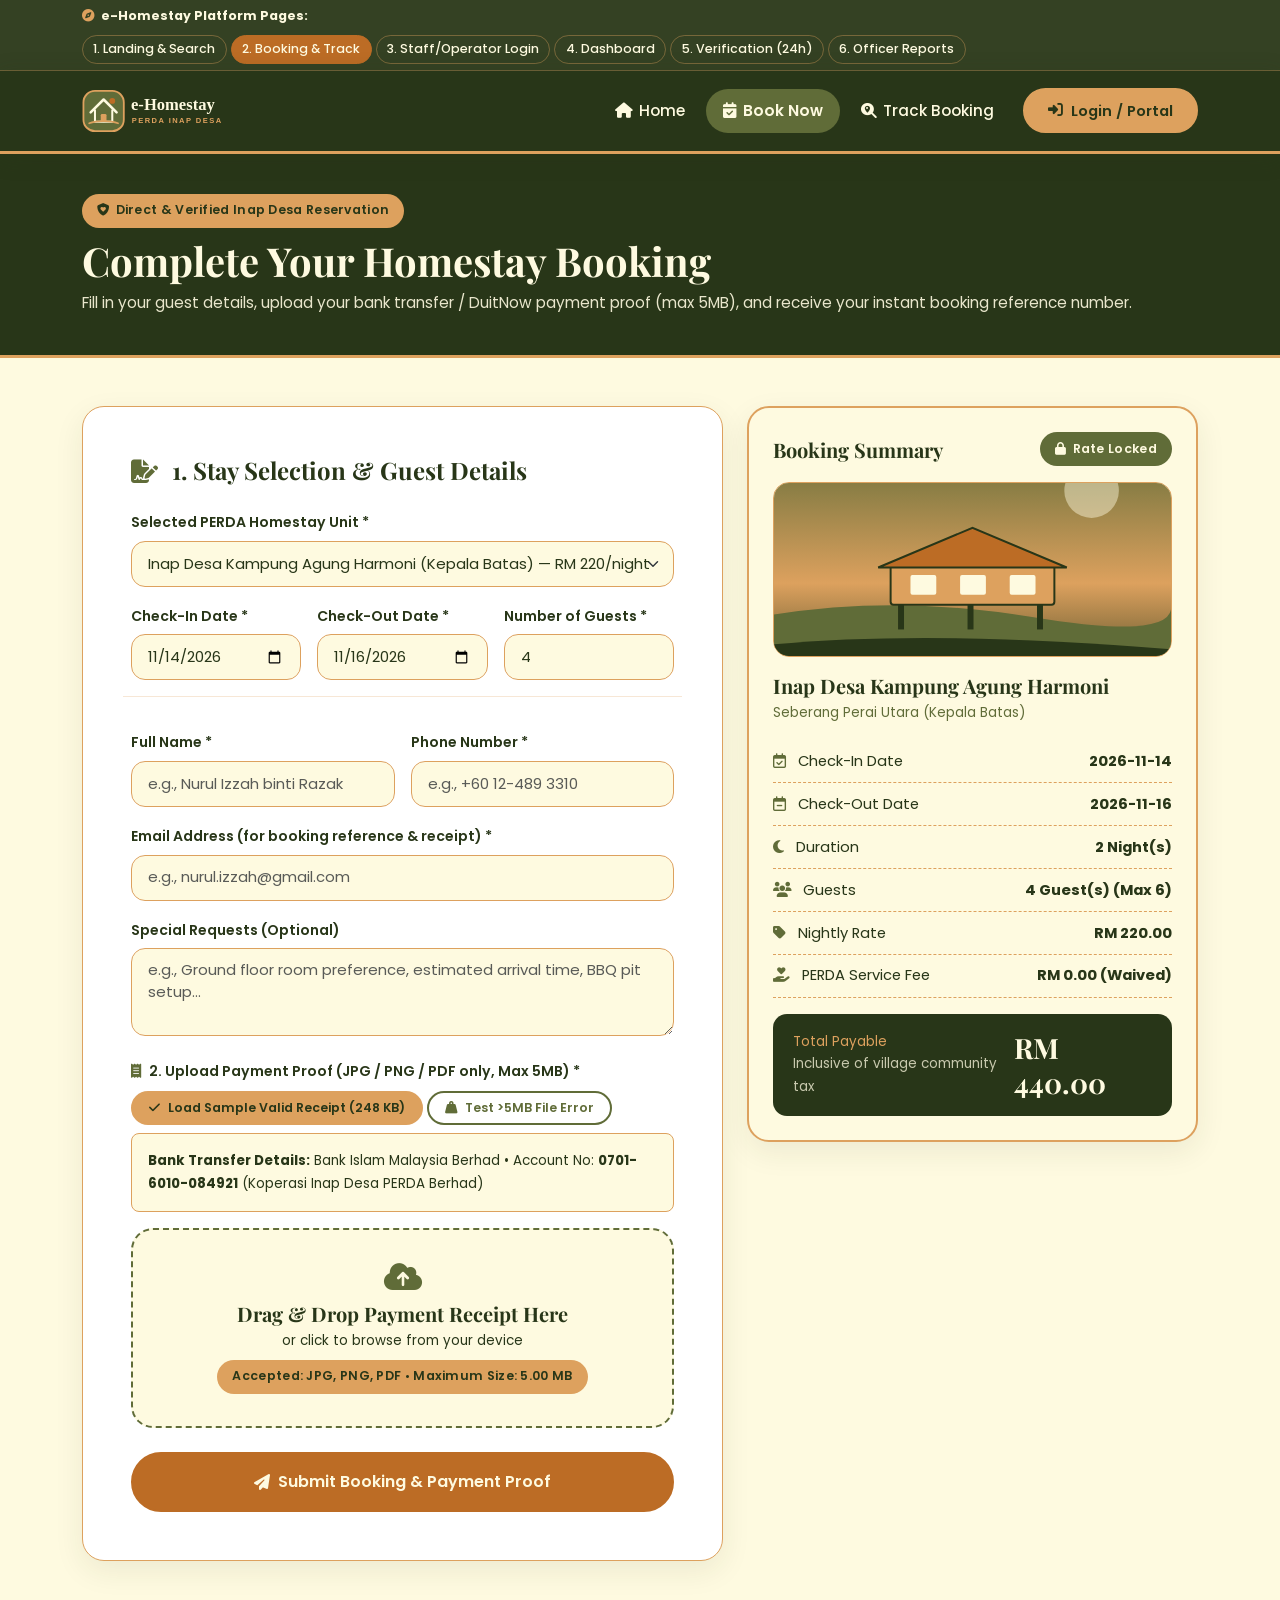
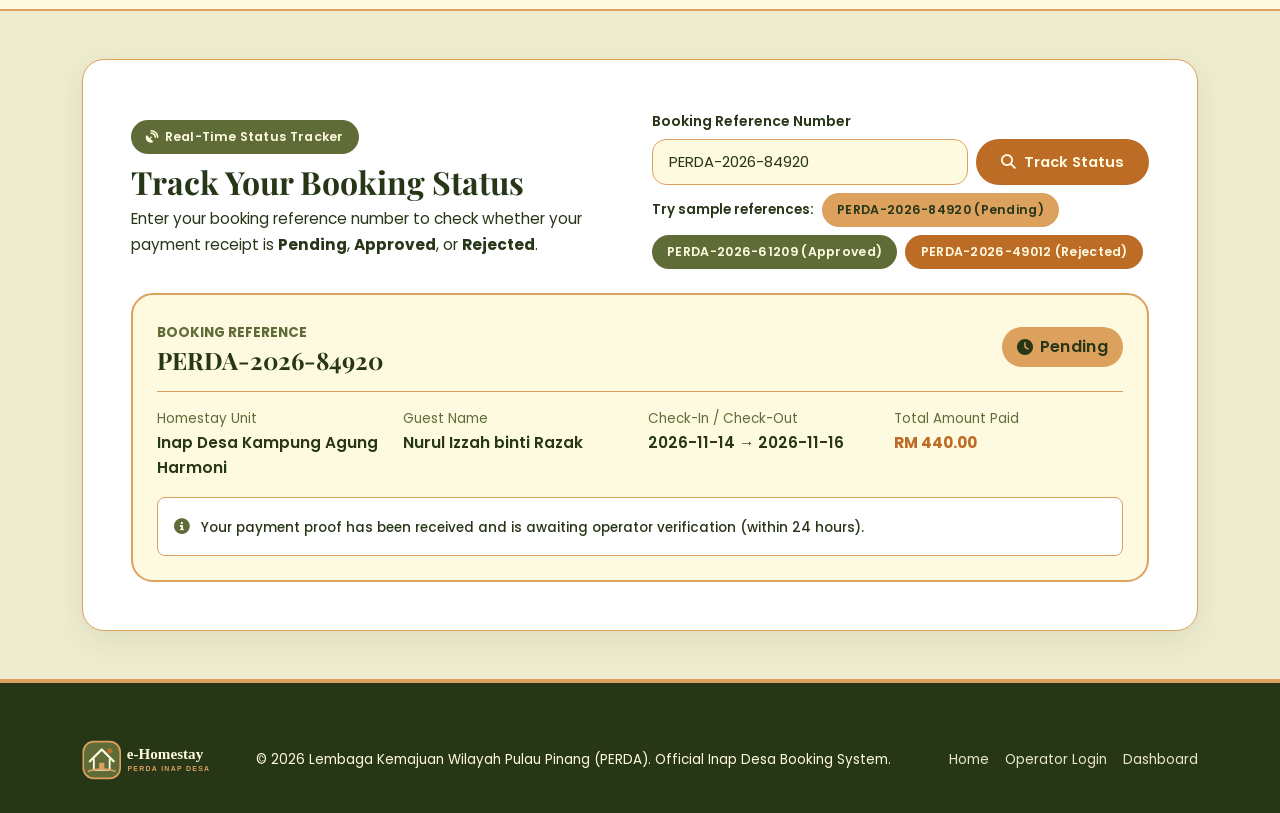
==== booking.html @ 171356e7 "Initial" ====
<!DOCTYPE html>
<html lang="en">
<head>
  <meta charset="UTF-8">
  <meta name="viewport" content="width=device-width, initial-scale=1.0">
  <title>Book Homestay &amp; Track Status — e-Homestay PERDA</title>
  <link rel="preconnect" href="https://fonts.googleapis.com">
  <link rel="preconnect" href="https://fonts.gstatic.com" crossorigin>
  <link href="https://fonts.googleapis.com/css2?family=Playfair+Display:wght@600;700&family=Poppins:wght@400;500;600;700&display=swap" rel="stylesheet">
  <link href="https://cdn.jsdelivr.net/npm/bootstrap@5.3.3/dist/css/bootstrap.min.css" rel="stylesheet">
  <link href="https://cdnjs.cloudflare.com/ajax/libs/font-awesome/6.5.2/css/all.min.css" rel="stylesheet">
  <link rel="stylesheet" href="css/main.css">
  <link rel="stylesheet" href="css/booking.css">
</head>
<body>
  <a href="#mainContent" class="skip-link">Skip to main content</a>

  <!-- Quick 6-Page Platform Switcher Strip -->
  <div class="page-switcher-bar">
    <div class="container d-flex flex-wrap align-items-center justify-content-between gap-2">
      <span><i class="fa-solid fa-compass me-1" style="color: var(--sand);"></i> <strong>e-Homestay Platform Pages:</strong></span>
      <div class="d-flex flex-wrap gap-1">
        <a href="index.html">1. Landing &amp; Search</a>
        <a href="booking.html" class="active-page">2. Booking &amp; Track</a>
        <a href="login.html">3. Staff/Operator Login</a>
        <a href="dashboard.html">4. Dashboard</a>
        <a href="verification.html">5. Verification (24h)</a>
        <a href="reports.html">6. Officer Reports</a>
      </div>
    </div>
  </div>

  <!-- Shared Public Header / Navbar -->
  <header>
    <nav class="navbar navbar-expand-lg perda-navbar" aria-label="Main Navigation">
      <div class="container">
        <a class="navbar-brand d-flex align-items-center" href="index.html">
          <img src="images/logo.svg" alt="e-Homestay PERDA Logo">
        </a>
        <button class="navbar-toggler" type="button" data-bs-toggle="collapse" data-bs-target="#publicNavbarCollapse" aria-controls="publicNavbarCollapse" aria-expanded="false" aria-label="Toggle navigation menu">
          <i class="fa-solid fa-bars"></i>
        </button>
        <div class="collapse navbar-collapse" id="publicNavbarCollapse">
          <ul class="navbar-nav ms-auto align-items-lg-center gap-1 mt-3 mt-lg-0">
            <li class="nav-item"><a class="nav-link" href="index.html"><i class="fa-solid fa-house"></i> Home</a></li>
            <li class="nav-item"><a class="nav-link active" href="booking.html"><i class="fa-solid fa-calendar-check"></i> Book Now</a></li>
            <li class="nav-item"><a class="nav-link" href="#trackingSection"><i class="fa-solid fa-magnifying-glass-location"></i> Track Booking</a></li>
            <li class="nav-item ms-lg-2">
              <a class="btn btn-sand" href="login.html"><i class="fa-solid fa-right-to-bracket"></i> Login / Portal</a>
            </li>
          </ul>
        </div>
      </div>
    </nav>
  </header>

  <main id="mainContent">
    <!-- Page Header Banner -->
    <section class="booking-header-banner">
      <div class="container">
        <span class="badge-pill badge-pending mb-2">
          <i class="fa-solid fa-shield-heart"></i> Direct &amp; Verified Inap Desa Reservation
        </span>
        <h1 class="font-heading mb-1" style="color: var(--cream);">Complete Your Homestay Booking</h1>
        <p class="mb-0" style="color: var(--cream); opacity: 0.9;">
          Fill in your guest details, upload your bank transfer / DuitNow payment proof (max 5MB), and receive your instant booking reference number.
        </p>
      </div>
    </section>

    <!-- 1. BOOKING FORM & SUMMARY SECTION -->
    <section class="py-5">
      <div class="container">
        <!-- Form & Summary Wrapper (Hidden once confirmed) -->
        <div id="bookingFormContainer" class="row g-4">
          <!-- Left Column: Tourist Booking Form & Payment Upload -->
          <div class="col-lg-7">
            <div class="perda-card p-4 p-md-5">
              <h2 class="h4 font-heading mb-4">
                <i class="fa-solid fa-file-signature me-2" style="color: var(--olive);"></i>
                1. Stay Selection &amp; Guest Details
              </h2>

              <form id="touristBookingForm" novalidate>
                <div class="row g-3">
                  <div class="col-12">
                    <label for="bookingHomestaySelect" class="form-label">Selected PERDA Homestay Unit *</label>
                    <select id="bookingHomestaySelect" class="form-select"></select>
                  </div>
                  <div class="col-sm-4">
                    <label for="bookingCheckIn" class="form-label">Check-In Date *</label>
                    <input type="date" id="bookingCheckIn" class="form-control" value="2026-11-14" required>
                  </div>
                  <div class="col-sm-4">
                    <label for="bookingCheckOut" class="form-label">Check-Out Date *</label>
                    <input type="date" id="bookingCheckOut" class="form-control" value="2026-11-16" required>
                    <div id="bookingDatesErr" class="invalid-feedback-custom"></div>
                  </div>
                  <div class="col-sm-4">
                    <label for="bookingGuests" class="form-label">Number of Guests *</label>
                    <input type="number" id="bookingGuests" class="form-control" min="1" max="12" value="4" required>
                    <div id="bookingGuestsErr" class="invalid-feedback-custom"></div>
                  </div>

                  <hr class="my-3" style="border-color: var(--sand);">

                  <div class="col-md-6">
                    <label for="touristFullName" class="form-label">Full Name *</label>
                    <input type="text" id="touristFullName" class="form-control" placeholder="e.g., Nurul Izzah binti Razak" required>
                    <div id="touristFullNameErr" class="invalid-feedback-custom"></div>
                  </div>
                  <div class="col-md-6">
                    <label for="touristPhone" class="form-label">Phone Number *</label>
                    <input type="tel" id="touristPhone" class="form-control" placeholder="e.g., +60 12-489 3310" required>
                    <div id="touristPhoneErr" class="invalid-feedback-custom"></div>
                  </div>
                  <div class="col-12">
                    <label for="touristEmail" class="form-label">Email Address (for booking reference &amp; receipt) *</label>
                    <input type="email" id="touristEmail" class="form-control" placeholder="e.g., nurul.izzah@gmail.com" required>
                    <div id="touristEmailErr" class="invalid-feedback-custom"></div>
                  </div>
                  <div class="col-12">
                    <label for="touristSpecialRequests" class="form-label">Special Requests (Optional)</label>
                    <textarea id="touristSpecialRequests" class="form-control" rows="3" placeholder="e.g., Ground floor room preference, estimated arrival time, BBQ pit setup..."></textarea>
                  </div>

                  <!-- Payment Proof Upload Box (JPG/PNG/PDF only, max 5MB) -->
                  <div class="col-12 mt-4">
                    <div class="d-flex flex-wrap justify-content-between align-items-center gap-2 mb-2">
                      <label for="paymentProofInput" class="form-label mb-0">
                        <i class="fa-solid fa-receipt me-1" style="color: var(--olive);"></i>
                        2. Upload Payment Proof (JPG / PNG / PDF only, Max 5MB) *
                      </label>
                      <!-- Quick Demo Test Buttons for File Validation -->
                      <div class="d-flex flex-wrap gap-1">
                        <button type="button" id="loadSampleReceiptBtn" class="btn btn-sand btn-sm py-1 px-3" style="min-height: 34px; font-size: 0.78rem;">
                          <i class="fa-solid fa-check"></i> Load Sample Valid Receipt (248 KB)
                        </button>
                        <button type="button" id="simulateOversizeFileBtn" class="btn btn-outline-olive btn-sm py-1 px-3" style="min-height: 34px; font-size: 0.78rem;">
                          <i class="fa-solid fa-weight-hanging"></i> Test &gt;5MB File Error
                        </button>
                      </div>
                    </div>

                    <div class="p-3 rounded-3 mb-3 small" style="background-color: var(--cream); border: 1px solid var(--sand);">
                      <strong>Bank Transfer Details:</strong> Bank Islam Malaysia Berhad • Account No: <strong>0701-6010-084921</strong> (Koperasi Inap Desa PERDA Berhad)
                    </div>

                    <div id="paymentUploadZone" class="payment-upload-zone" tabindex="0" role="button" aria-label="Upload payment proof receipt">
                      <input type="file" id="paymentProofInput" class="d-none" accept=".jpg,.jpeg,.png,.pdf,image/jpeg,image/png,application/pdf">
                      <i class="fa-solid fa-cloud-arrow-up fa-2x mb-2" style="color: var(--olive);"></i>
                      <h5 class="font-heading mb-1">Drag &amp; Drop Payment Receipt Here</h5>
                      <p class="small mb-2">or click to browse from your device</p>
                      <span class="badge-pill badge-pending">Accepted: JPG, PNG, PDF • Maximum Size: 5.00 MB</span>
                    </div>

                    <!-- File-Size / Format Validation Error Alert -->
                    <div id="paymentFileErrorBox" class="file-error-alert" role="alert">
                      <i class="fa-solid fa-triangle-exclamation fs-5"></i>
                      <span id="paymentFileErrorText">File size exceeds the 5.00 MB maximum limit!</span>
                    </div>

                    <!-- Valid Uploaded File Preview -->
                    <div id="paymentUploadPreviewCard" class="upload-preview-card">
                      <div class="d-flex justify-content-between align-items-center gap-2">
                        <div class="d-flex align-items-center gap-3">
                          <i class="fa-solid fa-file-circle-check fa-2x" style="color: var(--olive);"></i>
                          <div>
                            <div id="previewFileName" class="fw-bold small">duitnow_receipt.png</div>
                            <div id="previewFileSize" class="small" style="color: var(--olive);">248 KB • Verified Format</div>
                          </div>
                        </div>
                        <button type="button" id="removeUploadedFileBtn" class="btn btn-sand btn-sm py-1 px-3">
                          <i class="fa-solid fa-trash-can"></i> Remove
                        </button>
                      </div>
                    </div>
                  </div>

                  <div class="col-12 mt-4">
                    <button type="submit" class="btn btn-cta w-100 py-3 fs-6">
                      <i class="fa-solid fa-paper-plane"></i> Submit Booking &amp; Payment Proof
                    </button>
                  </div>
                </div>
              </form>
            </div>
          </div>

          <!-- Right Column: Sticky Booking Summary Card -->
          <div class="col-lg-5">
            <aside class="booking-summary-card" aria-label="Booking Summary">
              <div class="d-flex align-items-center justify-content-between mb-3">
                <h3 class="h5 font-heading mb-0">Booking Summary</h3>
                <span class="badge-pill badge-approved"><i class="fa-solid fa-lock"></i> Rate Locked</span>
              </div>

              <img id="summaryHomestayImg" src="images/homestay-1.svg" alt="Selected Homestay Preview" class="w-100 rounded-4 mb-3" style="height: 175px; object-fit: cover; border: 1.5px solid var(--sand);">

              <h4 id="summaryHomestayName" class="h5 font-heading mb-1">Inap Desa Kampung Agung Harmoni</h4>
              <p id="summaryDistrictName" class="small mb-3" style="color: var(--olive);">Seberang Perai Utara (Kepala Batas)</p>

              <div class="summary-price-row">
                <span><i class="fa-regular fa-calendar-check me-2" style="color: var(--olive);"></i> Check-In Date</span>
                <strong id="summaryCheckInDate">2026-11-14</strong>
              </div>
              <div class="summary-price-row">
                <span><i class="fa-regular fa-calendar-minus me-2" style="color: var(--olive);"></i> Check-Out Date</span>
                <strong id="summaryCheckOutDate">2026-11-16</strong>
              </div>
              <div class="summary-price-row">
                <span><i class="fa-solid fa-moon me-2" style="color: var(--olive);"></i> Duration</span>
                <strong id="summaryNightsCount">2 Night(s)</strong>
              </div>
              <div class="summary-price-row">
                <span><i class="fa-solid fa-users me-2" style="color: var(--olive);"></i> Guests</span>
                <strong id="summaryGuestsCount">4 Guest(s)</strong>
              </div>
              <div class="summary-price-row">
                <span><i class="fa-solid fa-tag me-2" style="color: var(--olive);"></i> Nightly Rate</span>
                <strong id="summaryRatePerNight">RM 220.00</strong>
              </div>
              <div class="summary-price-row">
                <span><i class="fa-solid fa-hand-holding-heart me-2" style="color: var(--olive);"></i> PERDA Service Fee</span>
                <strong>RM 0.00 (Waived)</strong>
              </div>

              <div class="summary-total-box">
                <div>
                  <div class="small" style="color: var(--sand);">Total Payable</div>
                  <div class="small opacity-75">Inclusive of village community tax</div>
                </div>
                <div id="summaryTotalPrice" class="h3 font-heading mb-0" style="color: var(--cream);">RM 440.00</div>
              </div>
            </aside>
          </div>
        </div>

        <!-- Confirmation Screen (Displayed after form submission) -->
        <div id="bookingConfirmationScreen" class="confirmation-screen d-none my-4" aria-live="polite">
          <div class="mx-auto mb-3 d-flex align-items-center justify-content-center rounded-circle" style="width: 72px; height: 72px; background-color: var(--olive); color: var(--cream);">
            <i class="fa-solid fa-check fa-2x"></i>
          </div>
          <span class="badge-pill badge-pending mb-2">Awaiting Operator Verification (24h SLA)</span>
          <h2 class="font-heading mb-2">Booking Request &amp; Payment Proof Received!</h2>
          <p class="mb-2">Please save your official PERDA Booking Reference Number below to track your verification status:</p>

          <div class="reference-code-pill">
            <i class="fa-solid fa-ticket" style="color: var(--sand);"></i>
            <span id="confirmedRefCode">PERDA-2026-84920</span>
          </div>

          <div class="row g-3 justify-content-center text-start my-3 mx-auto" style="max-width: 720px;">
            <div class="col-sm-6">
              <div class="p-3 rounded-3" style="background-color: var(--cream); border: 1px solid var(--sand);">
                <div class="small" style="color: var(--olive);">Guest Name</div>
                <div id="confirmedGuestName" class="fw-bold">Nurul Izzah binti Razak</div>
              </div>
            </div>
            <div class="col-sm-6">
              <div class="p-3 rounded-3" style="background-color: var(--cream); border: 1px solid var(--sand);">
                <div class="small" style="color: var(--olive);">Homestay Unit</div>
                <div id="confirmedHomestayName" class="fw-bold">Inap Desa Kampung Agung Harmoni</div>
              </div>
            </div>
            <div class="col-sm-6">
              <div class="p-3 rounded-3" style="background-color: var(--cream); border: 1px solid var(--sand);">
                <div class="small" style="color: var(--olive);">Stay Dates</div>
                <div id="confirmedDatesText" class="fw-bold">2026-11-14 to 2026-11-16 (2 Nights)</div>
              </div>
            </div>
            <div class="col-sm-6">
              <div class="p-3 rounded-3" style="background-color: var(--cream); border: 1px solid var(--sand);">
                <div class="small" style="color: var(--olive);">Total Amount Paid</div>
                <div id="confirmedTotalPaid" class="fw-bold" style="color: var(--burnt-orange);">RM 440.00</div>
              </div>
            </div>
          </div>

          <div class="d-flex flex-wrap justify-content-center gap-2 mt-4">
            <a href="#trackingSection" class="btn btn-olive">
              <i class="fa-solid fa-magnifying-glass-location"></i> View Live Status Below
            </a>
            <a href="verification.html" class="btn btn-cta">
              <i class="fa-solid fa-user-check"></i> Open Operator Verification Page
            </a>
            <button type="button" class="btn btn-sand" onclick="document.getElementById('bookingConfirmationScreen').classList.add('d-none'); document.getElementById('bookingFormContainer').classList.remove('d-none');">
              <i class="fa-solid fa-plus"></i> Make Another Booking
            </button>
          </div>
        </div>
      </div>
    </section>

    <!-- 2. BOOKING STATUS TRACKING SECTION -->
    <section id="trackingSection" class="py-5" style="background-color: rgba(96, 108, 56, 0.1); border-top: 2px solid var(--sand);">
      <div class="container">
        <div class="perda-card p-4 p-md-5">
          <div class="row g-4 align-items-center mb-4">
            <div class="col-lg-6">
              <span class="badge-pill badge-approved mb-2">
                <i class="fa-solid fa-satellite-dish"></i> Real-Time Status Tracker
              </span>
              <h2 class="font-heading mb-1">Track Your Booking Status</h2>
              <p class="mb-0">
                Enter your booking reference number to check whether your payment receipt is <strong>Pending</strong>, <strong>Approved</strong>, or <strong>Rejected</strong>.
              </p>
            </div>
            <div class="col-lg-6">
              <form id="bookingTrackForm" novalidate>
                <label for="trackRefInput" class="form-label">Booking Reference Number</label>
                <div class="d-flex flex-wrap flex-sm-nowrap gap-2">
                  <input type="text" id="trackRefInput" class="form-control" value="PERDA-2026-84920" placeholder="e.g., PERDA-2026-84920">
                  <button type="submit" class="btn btn-cta flex-shrink-0">
                    <i class="fa-solid fa-magnifying-glass"></i> Track Status
                  </button>
                </div>
                <div id="trackRefErr" class="invalid-feedback-custom"></div>
              </form>
              <!-- Sample Clickable Reference Pills for Pending, Approved, Rejected -->
              <div class="d-flex flex-wrap align-items-center gap-2 mt-2 small">
                <span class="fw-semibold">Try sample references:</span>
                <button type="button" class="badge-pill badge-pending border-0" style="cursor: pointer;" onclick="quickTrackRef('PERDA-2026-84920')">
                  PERDA-2026-84920 (Pending)
                </button>
                <button type="button" class="badge-pill badge-approved border-0" style="cursor: pointer;" onclick="quickTrackRef('PERDA-2026-61209')">
                  PERDA-2026-61209 (Approved)
                </button>
                <button type="button" class="badge-pill badge-rejected border-0" style="cursor: pointer;" onclick="quickTrackRef('PERDA-2026-49012')">
                  PERDA-2026-49012 (Rejected)
                </button>
              </div>
            </div>
          </div>

          <!-- Dynamic Tracking Result Card populated by js/validation.js -->
          <div id="trackingResultContainer" aria-live="polite"></div>
        </div>
      </div>
    </section>
  </main>

  <!-- Shared Footer -->
  <footer class="perda-footer">
    <div class="container">
      <div class="d-flex flex-wrap justify-content-between align-items-center gap-3">
        <div class="d-flex align-items-center gap-3">
          <img src="images/logo.svg" alt="e-Homestay PERDA Logo" style="height: 42px;">
          <span class="small">&copy; 2026 Lembaga Kemajuan Wilayah Pulau Pinang (PERDA). Official Inap Desa Booking System.</span>
        </div>
        <div class="d-flex gap-3 small">
          <a href="index.html">Home</a>
          <a href="login.html">Operator Login</a>
          <a href="dashboard.html">Dashboard</a>
        </div>
      </div>
    </div>
  </footer>

  <script src="https://cdn.jsdelivr.net/npm/bootstrap@5.3.3/dist/js/bootstrap.bundle.min.js"></script>
  <script src="js/main.js"></script>
  <script src="js/file-upload.js"></script>
  <script src="js/validation.js"></script>
</body>
</html>
---- css/main.css ----
/* ==========================================================================
   e-Homestay PERDA (Inap Desa) - Main Stylesheet (main.css)
   Centralized Online System for Searching, Booking & Managing Homestays
   ========================================================================== */

/* 1. COLOR PALETTE & DESIGN TOKENS (Exact PERDA Village & Nature Palette) */
:root {
  /* Required Core Palette */
  --olive: #606C38;         /* Primary buttons, links, icons, active states */
  --dark-green: #283618;    /* Navbar, footer, headings, sidebar, main text */
  --cream: #FEFAE0;         /* Page background, cards, form backgrounds */
  --sand: #DDA15E;          /* Secondary buttons, borders, highlights, badges, hover states */
  --burnt-orange: #BC6C25;  /* Call-to-action buttons (Book Now, Search), important alerts, accents */

  /* Allowed Neutrals (White & Neutral Grey only) */
  --white: #FFFFFF;
  --grey-100: #F4F4F0;
  --grey-200: #E2E2DC;
  --grey-300: #C8C8C0;
  --grey-500: #7A7A72;
  --grey-700: #4A4A44;

  /* Bootstrap 5 Variable Overrides */
  --bs-primary: #606C38;
  --bs-primary-rgb: 96, 108, 56;
  --bs-secondary: #DDA15E;
  --bs-secondary-rgb: 221, 161, 94;
  --bs-dark: #283618;
  --bs-dark-rgb: 40, 54, 24;
  --bs-light: #FEFAE0;
  --bs-light-rgb: 254, 250, 224;
  --bs-body-bg: #FEFAE0;
  --bs-body-color: #283618;
  --bs-font-sans-serif: 'Poppins', -apple-system, BlinkMacSystemFont, sans-serif;

  /* Layout & Elevation */
  --radius-pill: 999px;
  --radius-card: 22px;
  --radius-md: 14px;
  --radius-sm: 10px;
  --shadow-soft: 0 10px 30px rgba(40, 54, 24, 0.08);
  --shadow-hover: 0 16px 38px rgba(40, 54, 24, 0.15);
  --transition-base: all 0.25s cubic-bezier(0.4, 0, 0.2, 1);
}

/* 2. GLOBAL RESET & TYPOGRAPHY */
*, *::before, *::after {
  box-sizing: border-box;
}

html {
  scroll-behavior: smooth;
}

body {
  background-color: var(--cream);
  color: var(--dark-green);
  font-family: 'Poppins', sans-serif;
  font-size: 0.96rem;
  line-height: 1.65;
  margin: 0;
  padding: 0;
  min-height: 100vh;
  display: flex;
  flex-direction: column;
}

h1, h2, h3, h4, h5, h6,
.font-heading {
  font-family: 'Playfair Display', Georgia, serif;
  color: var(--dark-green);
  font-weight: 700;
  line-height: 1.25;
}

a {
  color: var(--olive);
  text-decoration: none;
  transition: var(--transition-base);
}

a:hover {
  color: var(--burnt-orange);
}

/* Accessible Focus States */
a:focus-visible,
button:focus-visible,
input:focus-visible,
select:focus-visible,
textarea:focus-visible,
[tabindex]:focus-visible {
  outline: 3px solid var(--burnt-orange);
  outline-offset: 2px;
}

/* Skip to Content Link for Keyboard Users */
.skip-link {
  position: absolute;
  top: -100px;
  left: 16px;
  background: var(--burnt-orange);
  color: var(--cream);
  padding: 10px 20px;
  border-radius: var(--radius-pill);
  z-index: 9999;
  font-weight: 600;
}

.skip-link:focus {
  top: 16px;
  color: var(--cream);
}

/* 3. TOUCH-FRIENDLY PILL BUTTONS (Minimum 44px Height) */
.btn {
  min-height: 44px;
  padding: 0.6rem 1.45rem;
  border-radius: var(--radius-pill);
  font-family: 'Poppins', sans-serif;
  font-weight: 600;
  font-size: 0.92rem;
  display: inline-flex;
  align-items: center;
  justify-content: center;
  gap: 0.5rem;
  transition: var(--transition-base);
  border: 2px solid transparent;
  cursor: pointer;
}

/* Primary Button: Olive Green (#606C38) */
.btn-olive,
.btn-primary {
  background-color: var(--olive);
  border-color: var(--olive);
  color: var(--cream);
}

.btn-olive:hover,
.btn-olive:focus,
.btn-primary:hover,
.btn-primary:focus {
  background-color: var(--dark-green);
  border-color: var(--dark-green);
  color: var(--cream);
  transform: translateY(-2px);
  box-shadow: 0 6px 18px rgba(40, 54, 24, 0.22);
}

/* Call-to-Action Button: Burnt Orange (#BC6C25) */
.btn-cta {
  background-color: var(--burnt-orange);
  border-color: var(--burnt-orange);
  color: var(--cream);
}

.btn-cta:hover,
.btn-cta:focus {
  background-color: var(--dark-green);
  border-color: var(--sand);
  color: var(--cream);
  transform: translateY(-2px);
  box-shadow: 0 8px 20px rgba(188, 108, 37, 0.32);
}

/* Secondary Button: Sand (#DDA15E) */
.btn-sand,
.btn-secondary {
  background-color: var(--sand);
  border-color: var(--sand);
  color: var(--dark-green);
}

.btn-sand:hover,
.btn-sand:focus,
.btn-secondary:hover,
.btn-secondary:focus {
  background-color: var(--burnt-orange);
  border-color: var(--burnt-orange);
  color: var(--cream);
  transform: translateY(-2px);
}

/* Outline Buttons */
.btn-outline-olive {
  background-color: transparent;
  border-color: var(--olive);
  color: var(--olive);
}

.btn-outline-olive:hover {
  background-color: var(--olive);
  color: var(--cream);
}

.btn-outline-cream {
  background-color: transparent;
  border-color: var(--cream);
  color: var(--cream);
}

.btn-outline-cream:hover {
  background-color: var(--sand);
  border-color: var(--sand);
  color: var(--dark-green);
}

/* 4. PUBLIC NAVBAR (Dark Green #283618 with Cream Text #FEFAE0) */
.perda-navbar {
  background-color: var(--dark-green);
  border-bottom: 3px solid var(--sand);
  padding: 0.75rem 0;
  position: sticky;
  top: 0;
  z-index: 1030;
  box-shadow: 0 4px 20px rgba(40, 54, 24, 0.25);
}

.perda-navbar .navbar-brand img {
  height: 46px;
  width: auto;
}

.perda-navbar .nav-link {
  color: var(--cream) !important;
  font-weight: 500;
  padding: 0.55rem 1.05rem !important;
  border-radius: var(--radius-pill);
  min-height: 44px;
  display: inline-flex;
  align-items: center;
  gap: 0.45rem;
  transition: var(--transition-base);
}

.perda-navbar .nav-link:hover {
  background-color: rgba(221, 161, 94, 0.2);
  color: var(--sand) !important;
}

.perda-navbar .nav-link.active {
  background-color: var(--olive);
  color: var(--cream) !important;
  font-weight: 600;
}

.perda-navbar .navbar-toggler {
  border: 2px solid var(--sand);
  color: var(--cream);
  min-height: 44px;
  min-width: 44px;
  border-radius: var(--radius-sm);
  padding: 0.4rem 0.65rem;
}

/* Quick Page Switcher Strip for Easy Demo Evaluation */
.page-switcher-bar {
  background-color: rgba(40, 54, 24, 0.94);
  border-bottom: 1px solid rgba(221, 161, 94, 0.35);
  color: var(--cream);
  font-size: 0.78rem;
  padding: 0.38rem 0;
}

.page-switcher-bar a {
  color: var(--cream);
  padding: 0.2rem 0.65rem;
  border-radius: var(--radius-pill);
  border: 1px solid rgba(221, 161, 94, 0.4);
  text-decoration: none;
  white-space: nowrap;
  font-weight: 500;
}

.page-switcher-bar a:hover,
.page-switcher-bar a.active-page {
  background-color: var(--burnt-orange);
  border-color: var(--burnt-orange);
  color: var(--cream);
}

/* 5. CARDS, FORMS & BADGES */
.perda-card {
  background-color: var(--white);
  border: 1.5px solid var(--sand);
  border-radius: var(--radius-card);
  box-shadow: var(--shadow-soft);
  transition: var(--transition-base);
  overflow: hidden;
}

.perda-card-cream {
  background-color: var(--cream);
  border: 1.5px solid var(--sand);
  border-radius: var(--radius-card);
  box-shadow: var(--shadow-soft);
}

.perda-card:hover {
  box-shadow: var(--shadow-hover);
}

.form-label {
  color: var(--dark-green);
  font-weight: 600;
  font-size: 0.88rem;
  margin-bottom: 0.4rem;
}

.form-control,
.form-select {
  min-height: 46px;
  background-color: var(--cream);
  border: 1.5px solid var(--sand);
  border-radius: var(--radius-md);
  color: var(--dark-green);
  padding: 0.6rem 1rem;
  font-size: 0.93rem;
  transition: var(--transition-base);
}

.form-control:focus,
.form-select:focus {
  background-color: var(--white);
  border-color: var(--olive);
  box-shadow: 0 0 0 3px rgba(96, 108, 56, 0.2);
  color: var(--dark-green);
}

.form-control.is-invalid,
.form-select.is-invalid {
  border-color: var(--burnt-orange);
  background-image: none;
}

.invalid-feedback-custom {
  color: var(--burnt-orange);
  font-size: 0.82rem;
  font-weight: 600;
  margin-top: 0.3rem;
  display: none;
}

.invalid-feedback-custom.show {
  display: block;
}

/* Status & Highlight Badges (Using Only Palette Colors) */
.badge-pill {
  padding: 0.42rem 0.95rem;
  border-radius: var(--radius-pill);
  font-weight: 600;
  font-size: 0.78rem;
  display: inline-flex;
  align-items: center;
  gap: 0.38rem;
  letter-spacing: 0.3px;
}

/* Approved -> Olive Green (#606C38) */
.badge-approved {
  background-color: var(--olive);
  color: var(--cream);
}

/* Pending -> Sand (#DDA15E) */
.badge-pending {
  background-color: var(--sand);
  color: var(--dark-green);
}

/* Rejected / Urgent Alert -> Burnt Orange (#BC6C25) */
.badge-rejected {
  background-color: var(--burnt-orange);
  color: var(--cream);
}

/* Blocked / Unavailable -> Neutral Grey */
.badge-blocked {
  background-color: var(--grey-200);
  color: var(--grey-700);
}

/* 6. FOOTER (Dark Green #283618 with Cream Text #FEFAE0) */
.perda-footer {
  background-color: var(--dark-green);
  color: var(--cream);
  border-top: 4px solid var(--sand);
  padding: 3.5rem 0 2rem;
  margin-top: auto;
}

.perda-footer h5 {
  color: var(--sand);
  font-family: 'Playfair Display', serif;
  margin-bottom: 1.1rem;
}

.perda-footer p,
.perda-footer li {
  color: var(--cream);
  opacity: 0.92;
  font-size: 0.9rem;
}

.perda-footer a {
  color: var(--cream);
  opacity: 0.9;
}

.perda-footer a:hover {
  color: var(--sand);
  opacity: 1;
}

.footer-divider {
  border-color: rgba(221, 161, 94, 0.3);
  margin: 2rem 0 1.25rem;
}

/* 7. TOAST / NOTIFICATION BANNER */
.perda-toast-container {
  position: fixed;
  bottom: 24px;
  right: 24px;
  z-index: 2000;
  max-width: 380px;
}

.perda-toast {
  background-color: var(--dark-green);
  color: var(--cream);
  border-left: 6px solid var(--burnt-orange);
  border-radius: var(--radius-md);
  padding: 1rem 1.25rem;
  box-shadow: 0 12px 30px rgba(40, 54, 24, 0.35);
  display: flex;
  align-items: flex-start;
  gap: 0.75rem;
  margin-top: 0.75rem;
  animation: slideInUp 0.3s ease forwards;
}

@keyframes slideInUp {
  from {
    opacity: 0;
    transform: translateY(18px);
  }
  to {
    opacity: 1;
    transform: translateY(0);
  }
}

/* 8. MOBILE-FIRST RESPONSIVE GRID & TABLE HELPERS */
.homestay-grid {
  display: grid;
  grid-template-columns: 1fr;
  gap: 1.5rem;
}

@media (min-width: 768px) {
  .homestay-grid {
    grid-template-columns: repeat(2, 1fr);
  }
}

@media (min-width: 1100px) {
  .homestay-grid {
    grid-template-columns: repeat(3, 1fr);
  }
}

/* Responsive Table that turns into Stacked Cards on Mobile (<768px) */
@media (max-width: 767.98px) {
  .table-mobile-cards thead {
    display: none;
  }
  .table-mobile-cards tbody tr {
    display: block;
    background: var(--white);
    border: 1.5px solid var(--sand);
    border-radius: var(--radius-md);
    margin-bottom: 1rem;
    padding: 0.85rem;
    box-shadow: var(--shadow-soft);
  }
  .table-mobile-cards tbody td {
    display: flex;
    justify-content: space-between;
    align-items: center;
    padding: 0.45rem 0.25rem;
    border-bottom: 1px dashed var(--grey-200);
    text-align: right;
  }
  .table-mobile-cards tbody td:last-child {
    border-bottom: none;
  }
  .table-mobile-cards tbody td::before {
    content: attr(data-label);
    font-weight: 600;
    color: var(--dark-green);
    text-align: left;
    padding-right: 0.75rem;
  }
}
---- css/booking.css ----
/* ==========================================================================
   Page 2: Booking Form & Status Tracking Styles (booking.css)
   Booking Summary, Payment Upload (JPG/PNG/PDF <=5MB), Reference Tracker
   ========================================================================== */

.booking-header-banner {
  background-color: var(--dark-green);
  color: var(--cream);
  padding: 2.5rem 0;
  border-bottom: 3px solid var(--sand);
}

.booking-summary-card {
  background-color: var(--cream);
  border: 2px solid var(--sand);
  border-radius: var(--radius-card);
  padding: 1.5rem;
  position: sticky;
  top: 96px;
  box-shadow: var(--shadow-soft);
}

.summary-price-row {
  display: flex;
  justify-content: space-between;
  align-items: center;
  padding: 0.55rem 0;
  border-bottom: 1px dashed var(--sand);
  font-size: 0.92rem;
}

.summary-total-box {
  background-color: var(--dark-green);
  color: var(--cream);
  border-radius: var(--radius-md);
  padding: 1rem 1.25rem;
  margin-top: 1rem;
  display: flex;
  justify-content: space-between;
  align-items: center;
}

/* Payment Proof Upload Dropzone */
.payment-upload-zone {
  background-color: var(--cream);
  border: 2.5px dashed var(--olive);
  border-radius: var(--radius-card);
  padding: 2rem 1.5rem;
  text-align: center;
  cursor: pointer;
  transition: var(--transition-base);
}

.payment-upload-zone:hover,
.payment-upload-zone.dragover {
  background-color: var(--white);
  border-color: var(--burnt-orange);
}

.payment-upload-zone.upload-error {
  border-color: var(--burnt-orange);
  background-color: rgba(188, 108, 37, 0.08);
}

.file-error-alert {
  background-color: var(--burnt-orange);
  color: var(--cream);
  border-radius: var(--radius-md);
  padding: 0.85rem 1.15rem;
  margin-top: 0.85rem;
  font-size: 0.88rem;
  font-weight: 600;
  display: none;
  align-items: center;
  gap: 0.65rem;
}

.file-error-alert.show {
  display: flex;
}

.upload-preview-card {
  background-color: var(--white);
  border: 1.5px solid var(--olive);
  border-radius: var(--radius-md);
  padding: 0.9rem 1.1rem;
  margin-top: 0.85rem;
  display: none;
}

.upload-preview-card.show {
  display: block;
}

/* Booking Confirmation View */
.confirmation-screen {
  background-color: var(--white);
  border: 2.5px solid var(--olive);
  border-radius: var(--radius-card);
  padding: 2.5rem 2rem;
  text-align: center;
  box-shadow: var(--shadow-hover);
}

.reference-code-pill {
  background-color: var(--dark-green);
  color: var(--cream);
  border: 2px solid var(--sand);
  border-radius: var(--radius-pill);
  padding: 0.75rem 1.75rem;
  font-size: 1.35rem;
  font-weight: 700;
  letter-spacing: 1.5px;
  display: inline-flex;
  align-items: center;
  gap: 0.75rem;
  margin: 1rem 0;
}

/* Booking Status Tracking Section */
.tracking-result-card {
  background-color: var(--cream);
  border: 2px solid var(--sand);
  border-radius: var(--radius-card);
  padding: 1.5rem;
}
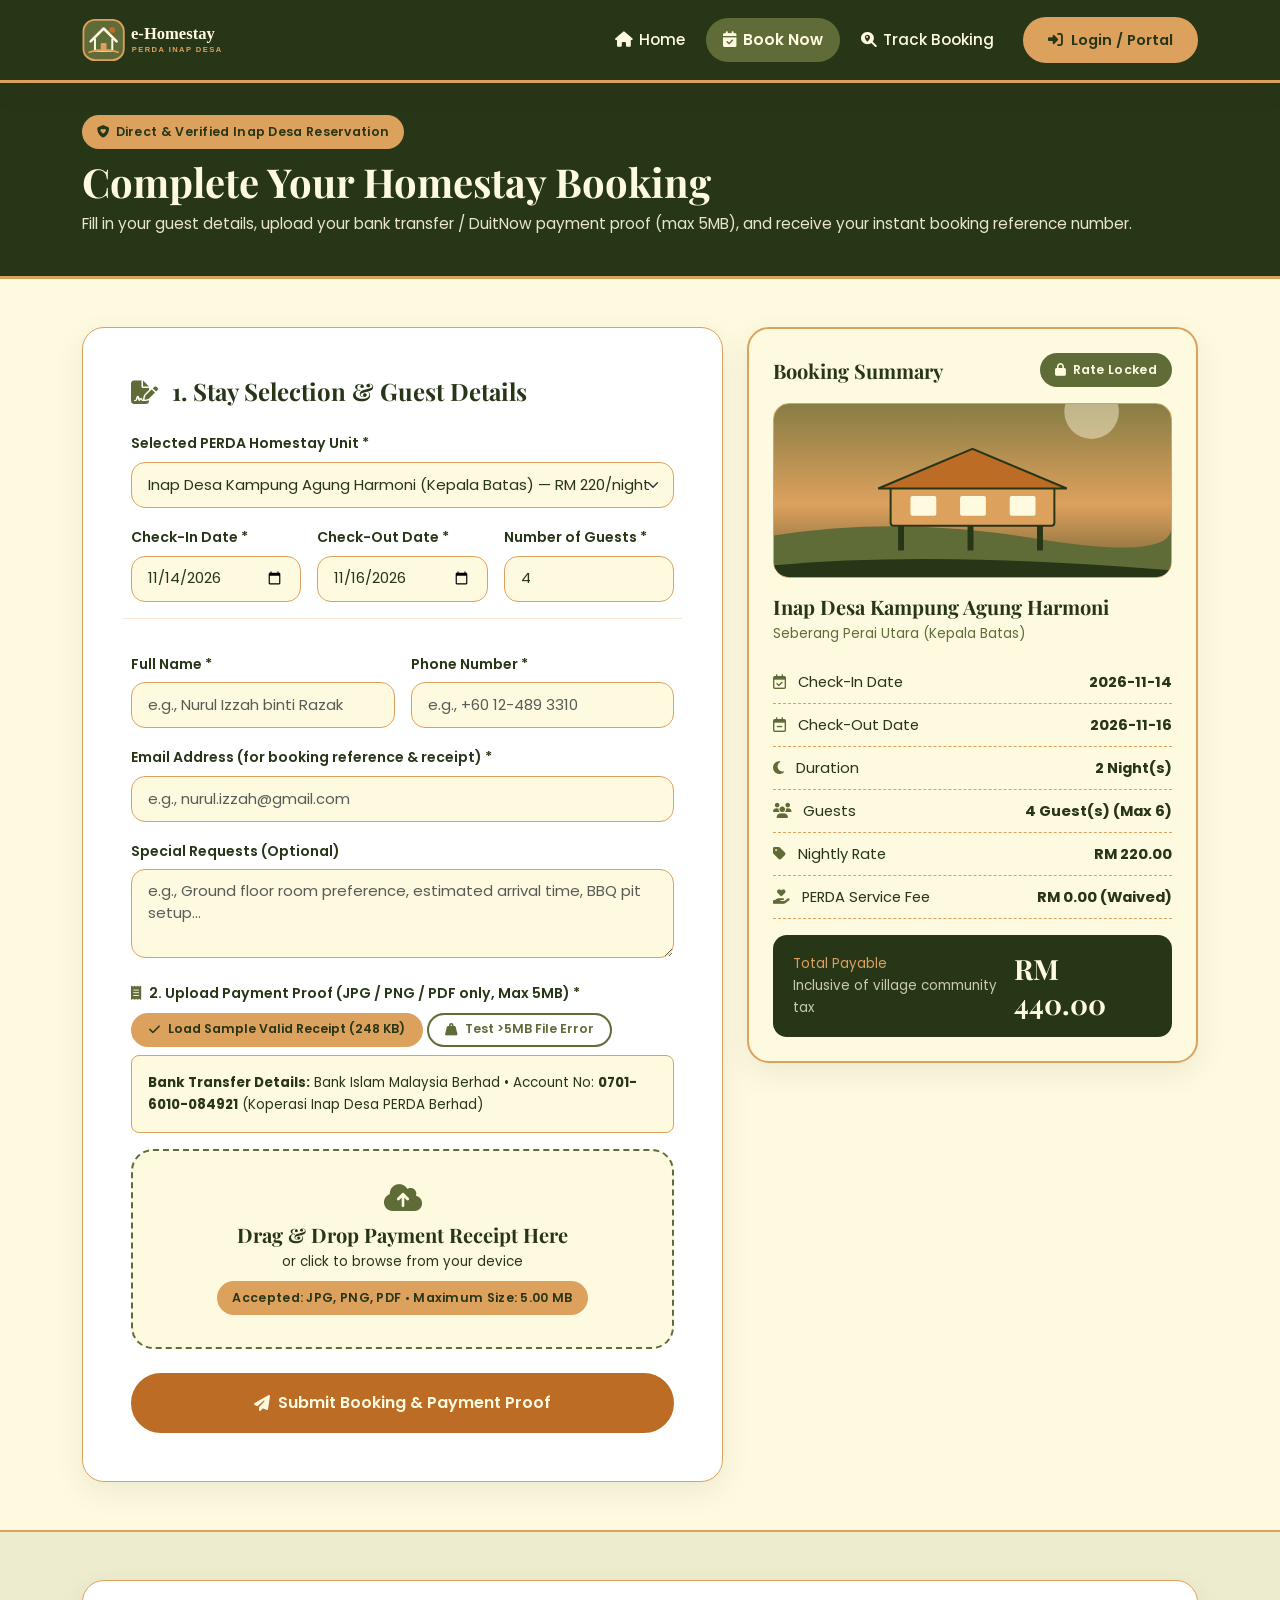
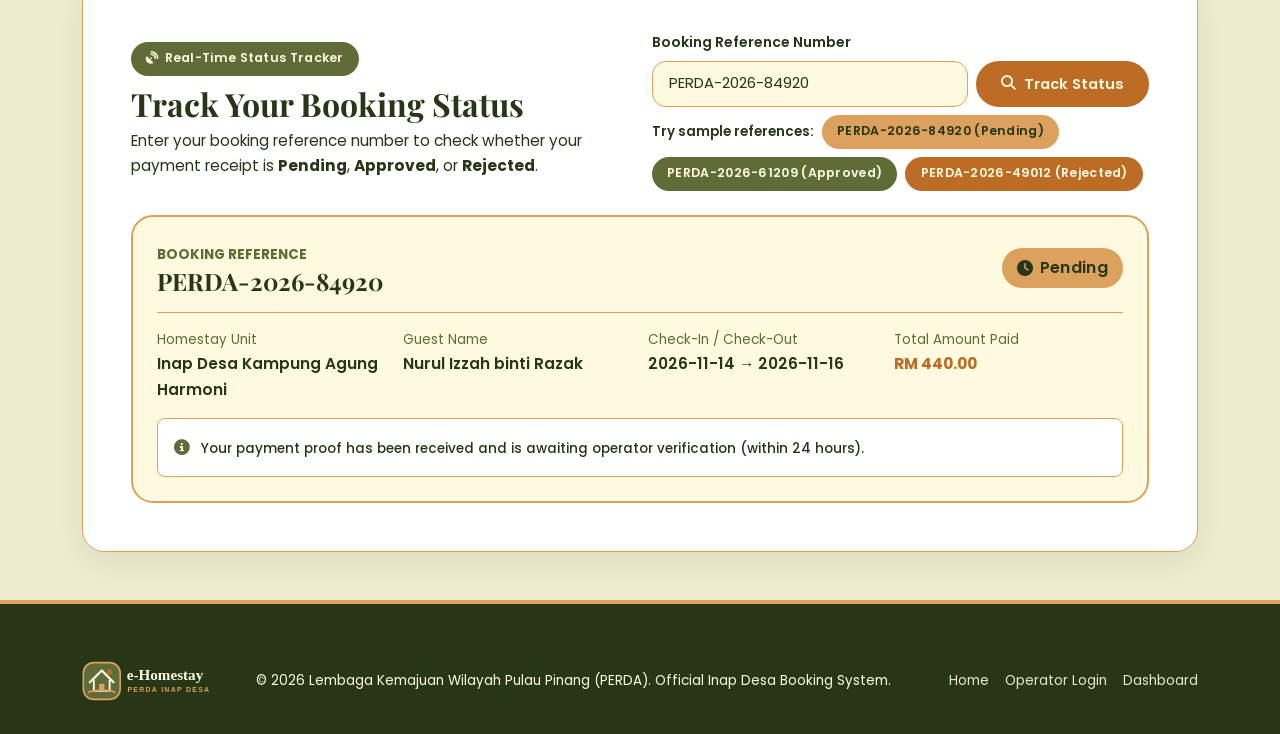
==== commit 6255ed0f: "fixed top bar" ====
--- a/booking.html
+++ b/booking.html
@@ -14,21 +14,6 @@
 </head>
 <body>
   <a href="#mainContent" class="skip-link">Skip to main content</a>
-
-  <!-- Quick 6-Page Platform Switcher Strip -->
-  <div class="page-switcher-bar">
-    <div class="container d-flex flex-wrap align-items-center justify-content-between gap-2">
-      <span><i class="fa-solid fa-compass me-1" style="color: var(--sand);"></i> <strong>e-Homestay Platform Pages:</strong></span>
-      <div class="d-flex flex-wrap gap-1">
-        <a href="index.html">1. Landing &amp; Search</a>
-        <a href="booking.html" class="active-page">2. Booking &amp; Track</a>
-        <a href="login.html">3. Staff/Operator Login</a>
-        <a href="dashboard.html">4. Dashboard</a>
-        <a href="verification.html">5. Verification (24h)</a>
-        <a href="reports.html">6. Officer Reports</a>
-      </div>
-    </div>
-  </div>
 
   <!-- Shared Public Header / Navbar -->
   <header>
--- a/css/main.css
+++ b/css/main.css
@@ -50,6 +50,7 @@
 
 html {
   scroll-behavior: smooth;
+  scroll-padding-top: 88px;
 }
 
 body {
@@ -206,14 +207,26 @@
   color: var(--dark-green);
 }
 
-/* 4. PUBLIC NAVBAR (Dark Green #283618 with Cream Text #FEFAE0) */
+/* 4. PUBLIC FIXED TOP NAVBAR (Dark Green #283618 with Cream Text #FEFAE0) */
+header:has(.perda-navbar) {
+  position: fixed;
+  top: 0;
+  left: 0;
+  right: 0;
+  width: 100%;
+  z-index: 1035;
+}
+
+header:has(.perda-navbar) + main {
+  margin-top: 75px;
+}
+
 .perda-navbar {
   background-color: var(--dark-green);
   border-bottom: 3px solid var(--sand);
   padding: 0.75rem 0;
-  position: sticky;
-  top: 0;
-  z-index: 1030;
+  width: 100%;
+  z-index: 1035;
   box-shadow: 0 4px 20px rgba(40, 54, 24, 0.25);
 }
 
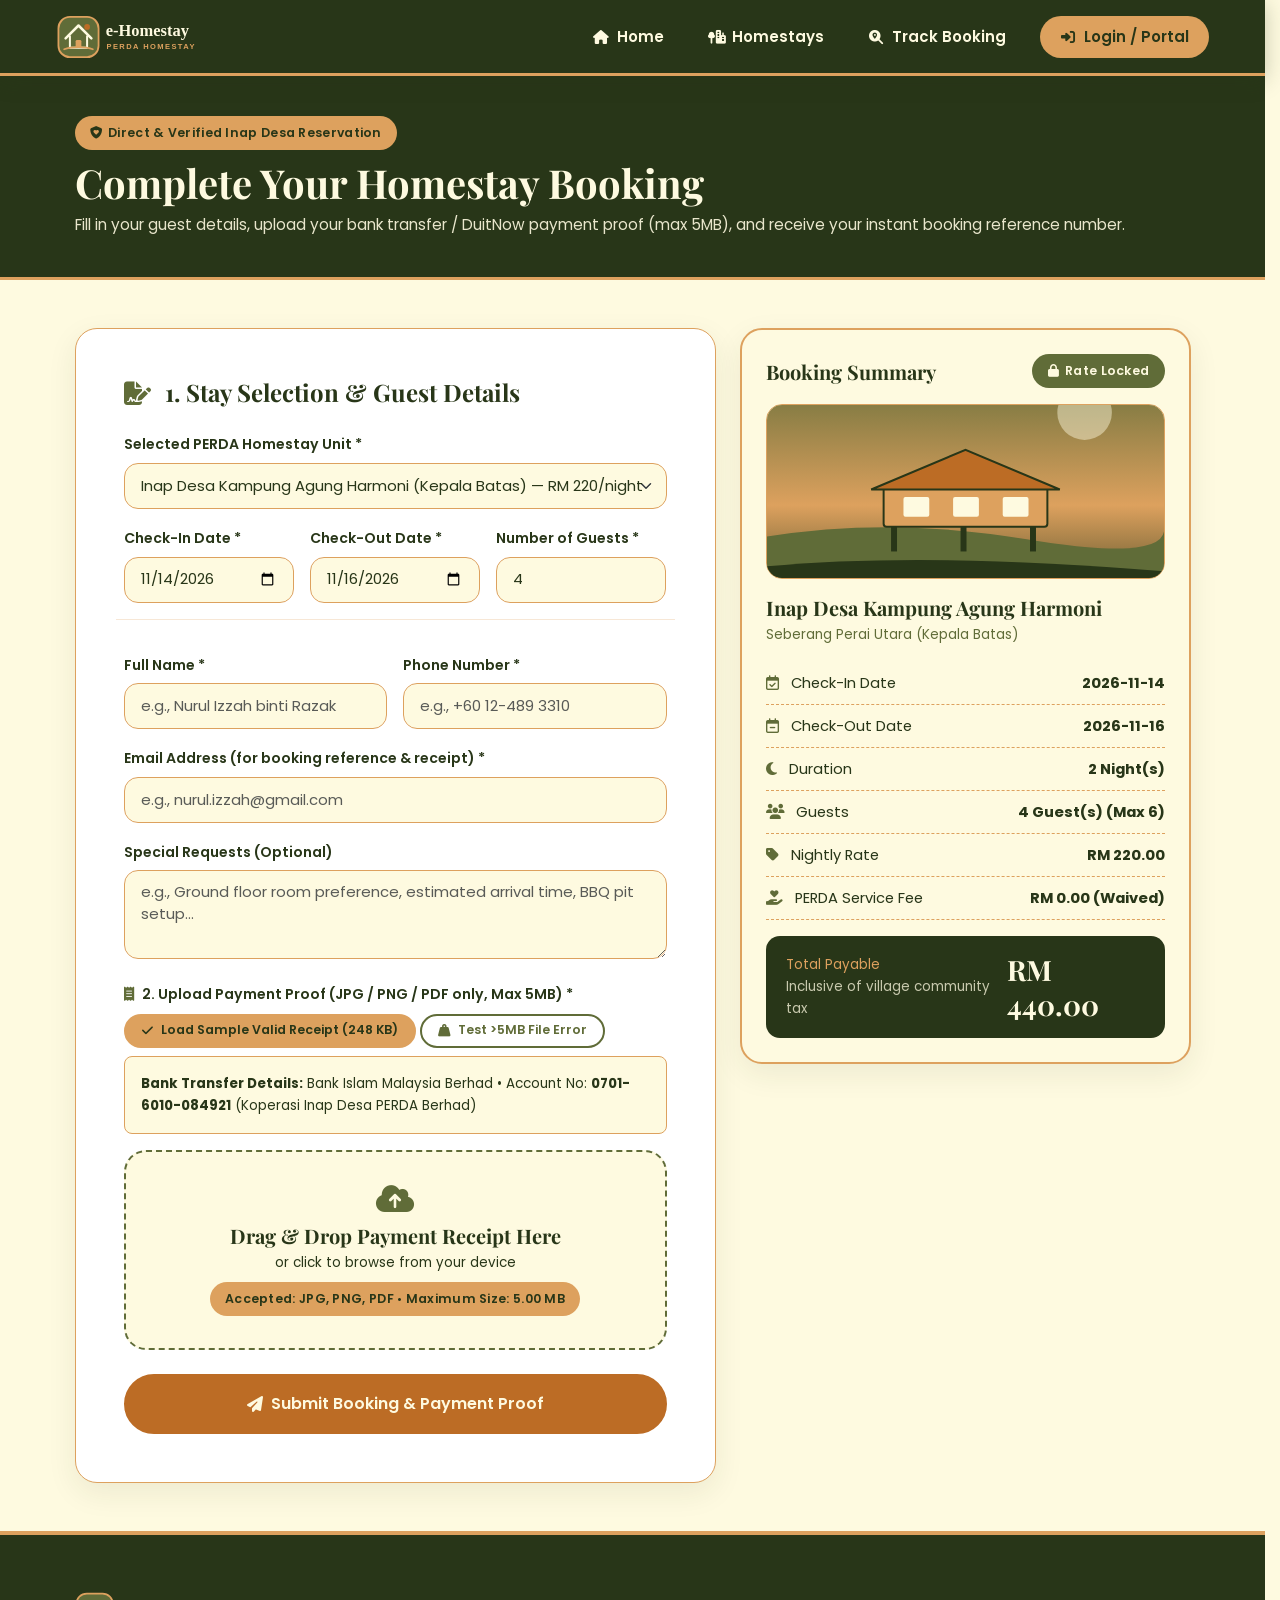
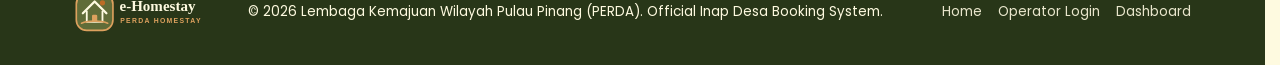
==== commit fdbe6d7b: "latest" ====
--- a/booking.html
+++ b/booking.html
@@ -3,7 +3,7 @@
 <head>
   <meta charset="UTF-8">
   <meta name="viewport" content="width=device-width, initial-scale=1.0">
-  <title>Book Homestay &amp; Track Status — e-Homestay PERDA</title>
+  <title>Book Homestay — e-Homestay PERDA</title>
   <link rel="preconnect" href="https://fonts.googleapis.com">
   <link rel="preconnect" href="https://fonts.gstatic.com" crossorigin>
   <link href="https://fonts.googleapis.com/css2?family=Playfair+Display:wght@600;700&family=Poppins:wght@400;500;600;700&display=swap" rel="stylesheet">
@@ -15,23 +15,41 @@
 <body>
   <a href="#mainContent" class="skip-link">Skip to main content</a>
 
-  <!-- Shared Public Header / Navbar -->
-  <header>
+  <!-- Shared Public Header / Navbar (Single Shared Structure) -->
+  <header id="sharedPublicHeader" class="perda-public-header">
     <nav class="navbar navbar-expand-lg perda-navbar" aria-label="Main Navigation">
-      <div class="container">
-        <a class="navbar-brand d-flex align-items-center" href="index.html">
-          <img src="images/logo.svg" alt="e-Homestay PERDA Logo">
+      <div class="perda-navbar-container">
+        <a class="navbar-brand" href="index.html">
+          <img src="images/logo.svg" alt="e-Homestay PERDA Homestay Logo">
         </a>
         <button class="navbar-toggler" type="button" data-bs-toggle="collapse" data-bs-target="#publicNavbarCollapse" aria-controls="publicNavbarCollapse" aria-expanded="false" aria-label="Toggle navigation menu">
           <i class="fa-solid fa-bars"></i>
         </button>
         <div class="collapse navbar-collapse" id="publicNavbarCollapse">
-          <ul class="navbar-nav ms-auto align-items-lg-center gap-1 mt-3 mt-lg-0">
-            <li class="nav-item"><a class="nav-link" href="index.html"><i class="fa-solid fa-house"></i> Home</a></li>
-            <li class="nav-item"><a class="nav-link active" href="booking.html"><i class="fa-solid fa-calendar-check"></i> Book Now</a></li>
-            <li class="nav-item"><a class="nav-link" href="#trackingSection"><i class="fa-solid fa-magnifying-glass-location"></i> Track Booking</a></li>
-            <li class="nav-item ms-lg-2">
-              <a class="btn btn-sand" href="login.html"><i class="fa-solid fa-right-to-bracket"></i> Login / Portal</a>
+          <ul class="navbar-nav ms-lg-auto">
+            <li class="nav-item">
+              <a class="nav-link" data-nav-key="home" href="index.html">
+                <i class="fa-solid fa-house"></i>
+                <span>Home</span>
+              </a>
+            </li>
+            <li class="nav-item">
+              <a class="nav-link" data-nav-key="homestays" href="index.html#homestaysSection">
+                <i class="fa-solid fa-tree-city"></i>
+                <span>Homestays</span>
+              </a>
+            </li>
+            <li class="nav-item">
+              <a class="nav-link" data-nav-key="track" href="index.html#trackingSection">
+                <i class="fa-solid fa-magnifying-glass-location"></i>
+                <span>Track Booking</span>
+              </a>
+            </li>
+            <li class="nav-item perda-navbar-cta">
+              <a class="btn btn-sand perda-login-btn" href="login.html">
+                <i class="fa-solid fa-right-to-bracket"></i>
+                <span>Login / Portal</span>
+              </a>
             </li>
           </ul>
         </div>
@@ -263,8 +281,8 @@
           </div>
 
           <div class="d-flex flex-wrap justify-content-center gap-2 mt-4">
-            <a href="#trackingSection" class="btn btn-olive">
-              <i class="fa-solid fa-magnifying-glass-location"></i> View Live Status Below
+            <a href="index.html#trackingSection" class="btn btn-olive">
+              <i class="fa-solid fa-magnifying-glass-location"></i> Track Booking Status
             </a>
             <a href="verification.html" class="btn btn-cta">
               <i class="fa-solid fa-user-check"></i> Open Operator Verification Page
@@ -276,53 +294,6 @@
         </div>
       </div>
     </section>
-
-    <!-- 2. BOOKING STATUS TRACKING SECTION -->
-    <section id="trackingSection" class="py-5" style="background-color: rgba(96, 108, 56, 0.1); border-top: 2px solid var(--sand);">
-      <div class="container">
-        <div class="perda-card p-4 p-md-5">
-          <div class="row g-4 align-items-center mb-4">
-            <div class="col-lg-6">
-              <span class="badge-pill badge-approved mb-2">
-                <i class="fa-solid fa-satellite-dish"></i> Real-Time Status Tracker
-              </span>
-              <h2 class="font-heading mb-1">Track Your Booking Status</h2>
-              <p class="mb-0">
-                Enter your booking reference number to check whether your payment receipt is <strong>Pending</strong>, <strong>Approved</strong>, or <strong>Rejected</strong>.
-              </p>
-            </div>
-            <div class="col-lg-6">
-              <form id="bookingTrackForm" novalidate>
-                <label for="trackRefInput" class="form-label">Booking Reference Number</label>
-                <div class="d-flex flex-wrap flex-sm-nowrap gap-2">
-                  <input type="text" id="trackRefInput" class="form-control" value="PERDA-2026-84920" placeholder="e.g., PERDA-2026-84920">
-                  <button type="submit" class="btn btn-cta flex-shrink-0">
-                    <i class="fa-solid fa-magnifying-glass"></i> Track Status
-                  </button>
-                </div>
-                <div id="trackRefErr" class="invalid-feedback-custom"></div>
-              </form>
-              <!-- Sample Clickable Reference Pills for Pending, Approved, Rejected -->
-              <div class="d-flex flex-wrap align-items-center gap-2 mt-2 small">
-                <span class="fw-semibold">Try sample references:</span>
-                <button type="button" class="badge-pill badge-pending border-0" style="cursor: pointer;" onclick="quickTrackRef('PERDA-2026-84920')">
-                  PERDA-2026-84920 (Pending)
-                </button>
-                <button type="button" class="badge-pill badge-approved border-0" style="cursor: pointer;" onclick="quickTrackRef('PERDA-2026-61209')">
-                  PERDA-2026-61209 (Approved)
-                </button>
-                <button type="button" class="badge-pill badge-rejected border-0" style="cursor: pointer;" onclick="quickTrackRef('PERDA-2026-49012')">
-                  PERDA-2026-49012 (Rejected)
-                </button>
-              </div>
-            </div>
-          </div>
-
-          <!-- Dynamic Tracking Result Card populated by js/validation.js -->
-          <div id="trackingResultContainer" aria-live="polite"></div>
-        </div>
-      </div>
-    </section>
   </main>
 
   <!-- Shared Footer -->
--- a/css/main.css
+++ b/css/main.css
@@ -51,6 +51,7 @@
 html {
   scroll-behavior: smooth;
   scroll-padding-top: 88px;
+  scrollbar-gutter: stable;
 }
 
 body {
@@ -207,64 +208,208 @@
   color: var(--dark-green);
 }
 
-/* 4. PUBLIC FIXED TOP NAVBAR (Dark Green #283618 with Cream Text #FEFAE0) */
+/* 4. PUBLIC SHARED TOP NAVBAR (Dark Green #283618 with Cream Text #FEFAE0) */
+.perda-public-header,
 header:has(.perda-navbar) {
-  position: fixed;
+  position: sticky;
   top: 0;
   left: 0;
   right: 0;
   width: 100%;
   z-index: 1035;
-}
-
-header:has(.perda-navbar) + main {
-  margin-top: 75px;
+  margin: 0;
+  padding: 0;
 }
 
 .perda-navbar {
-  background-color: var(--dark-green);
-  border-bottom: 3px solid var(--sand);
-  padding: 0.75rem 0;
+  background-color: #283618;
+  border-bottom: 3px solid #DDA15E;
+  padding: 0 !important;
+  margin: 0;
+  min-height: 76px;
+  height: 76px;
   width: 100%;
   z-index: 1035;
+  display: flex;
+  align-items: center;
   box-shadow: 0 4px 20px rgba(40, 54, 24, 0.25);
+}
+
+.perda-navbar-container {
+  width: 100%;
+  max-width: 1200px;
+  height: 76px;
+  margin: 0 auto;
+  padding: 0 24px;
+  display: flex;
+  align-items: center;
+  justify-content: space-between;
+  box-sizing: border-box;
+}
+
+.perda-navbar .navbar-brand {
+  display: inline-flex;
+  align-items: center;
+  padding: 0 !important;
+  margin: 0 !important;
+  height: 46px;
+  line-height: 1;
+  flex-shrink: 0;
 }
 
 .perda-navbar .navbar-brand img {
   height: 46px;
   width: auto;
+  display: block;
+}
+
+.perda-navbar .navbar-collapse {
+  flex-grow: 1;
+  align-items: center;
+}
+
+.perda-navbar .navbar-nav {
+  display: flex;
+  align-items: center;
+  gap: 8px;
+  margin: 0 0 0 auto !important;
+  padding: 0 !important;
+  list-style: none;
+}
+
+.perda-navbar .nav-item {
+  display: flex;
+  align-items: center;
+  margin: 0 !important;
+  padding: 0 !important;
+}
+
+.perda-navbar .nav-item.perda-navbar-cta {
+  margin-left: 8px !important;
+}
+
+.perda-navbar .nav-link,
+.perda-navbar .perda-login-btn,
+.perda-navbar .btn-sand {
+  font-family: 'Poppins', sans-serif !important;
+  font-size: 15px !important;
+  font-weight: 600 !important;
+  line-height: 1 !important;
+  letter-spacing: 0 !important;
+  height: 42px;
+  min-height: 42px;
+  border-radius: 999px;
+  display: inline-flex;
+  align-items: center;
+  justify-content: center;
+  gap: 8px;
+  white-space: nowrap;
+  box-sizing: border-box;
+  margin: 0 !important;
+  border: 0 !important;
+  transform: none !important;
+  transition: background-color 0.2s ease, color 0.2s ease;
 }
 
 .perda-navbar .nav-link {
-  color: var(--cream) !important;
-  font-weight: 500;
-  padding: 0.55rem 1.05rem !important;
-  border-radius: var(--radius-pill);
-  min-height: 44px;
-  display: inline-flex;
-  align-items: center;
-  gap: 0.45rem;
-  transition: var(--transition-base);
+  padding: 0 18px !important;
+  color: #FEFAE0 !important;
+  background-color: transparent;
+}
+
+.perda-navbar .perda-login-btn,
+.perda-navbar .btn-sand {
+  padding: 0 20px !important;
+  background-color: #DDA15E !important;
+  color: #283618 !important;
+  box-shadow: none !important;
+}
+
+.perda-navbar .perda-login-btn:hover,
+.perda-navbar .perda-login-btn:focus,
+.perda-navbar .btn-sand:hover,
+.perda-navbar .btn-sand:focus {
+  background-color: #BC6C25 !important;
+  color: #FEFAE0 !important;
+  transform: none !important;
+}
+
+.perda-navbar .nav-link i,
+.perda-navbar .perda-login-btn i,
+.perda-navbar .btn-sand i {
+  font-size: 14px;
+  line-height: 1;
+  width: 16px;
+  text-align: center;
+  flex-shrink: 0;
 }
 
 .perda-navbar .nav-link:hover {
   background-color: rgba(221, 161, 94, 0.2);
-  color: var(--sand) !important;
+  color: #DDA15E !important;
 }
 
 .perda-navbar .nav-link.active {
-  background-color: var(--olive);
-  color: var(--cream) !important;
-  font-weight: 600;
+  background-color: #606C38 !important;
+  color: #FEFAE0 !important;
 }
 
 .perda-navbar .navbar-toggler {
-  border: 2px solid var(--sand);
-  color: var(--cream);
+  border: 2px solid #DDA15E;
+  color: #FEFAE0;
   min-height: 44px;
   min-width: 44px;
   border-radius: var(--radius-sm);
   padding: 0.4rem 0.65rem;
+  display: none;
+  align-items: center;
+  justify-content: center;
+}
+
+@media (max-width: 991.98px) {
+  .perda-navbar {
+    height: auto;
+    min-height: 76px;
+  }
+
+  .perda-navbar-container {
+    height: auto;
+    min-height: 76px;
+    flex-wrap: wrap;
+    padding-top: 12px;
+    padding-bottom: 12px;
+  }
+
+  .perda-navbar .navbar-toggler {
+    display: inline-flex;
+  }
+
+  .perda-navbar .navbar-collapse {
+    flex-basis: 100%;
+    width: 100%;
+  }
+
+  .perda-navbar .navbar-nav {
+    flex-direction: column;
+    align-items: stretch;
+    width: 100%;
+    gap: 6px;
+    margin: 12px 0 4px 0 !important;
+  }
+
+  .perda-navbar .nav-item,
+  .perda-navbar .nav-item.perda-navbar-cta {
+    width: 100%;
+    margin-left: 0 !important;
+  }
+
+  .perda-navbar .nav-link,
+  .perda-navbar .perda-login-btn,
+  .perda-navbar .btn-sand {
+    width: 100%;
+    justify-content: flex-start;
+    padding: 0 18px !important;
+  }
 }
 
 /* Quick Page Switcher Strip for Easy Demo Evaluation */
